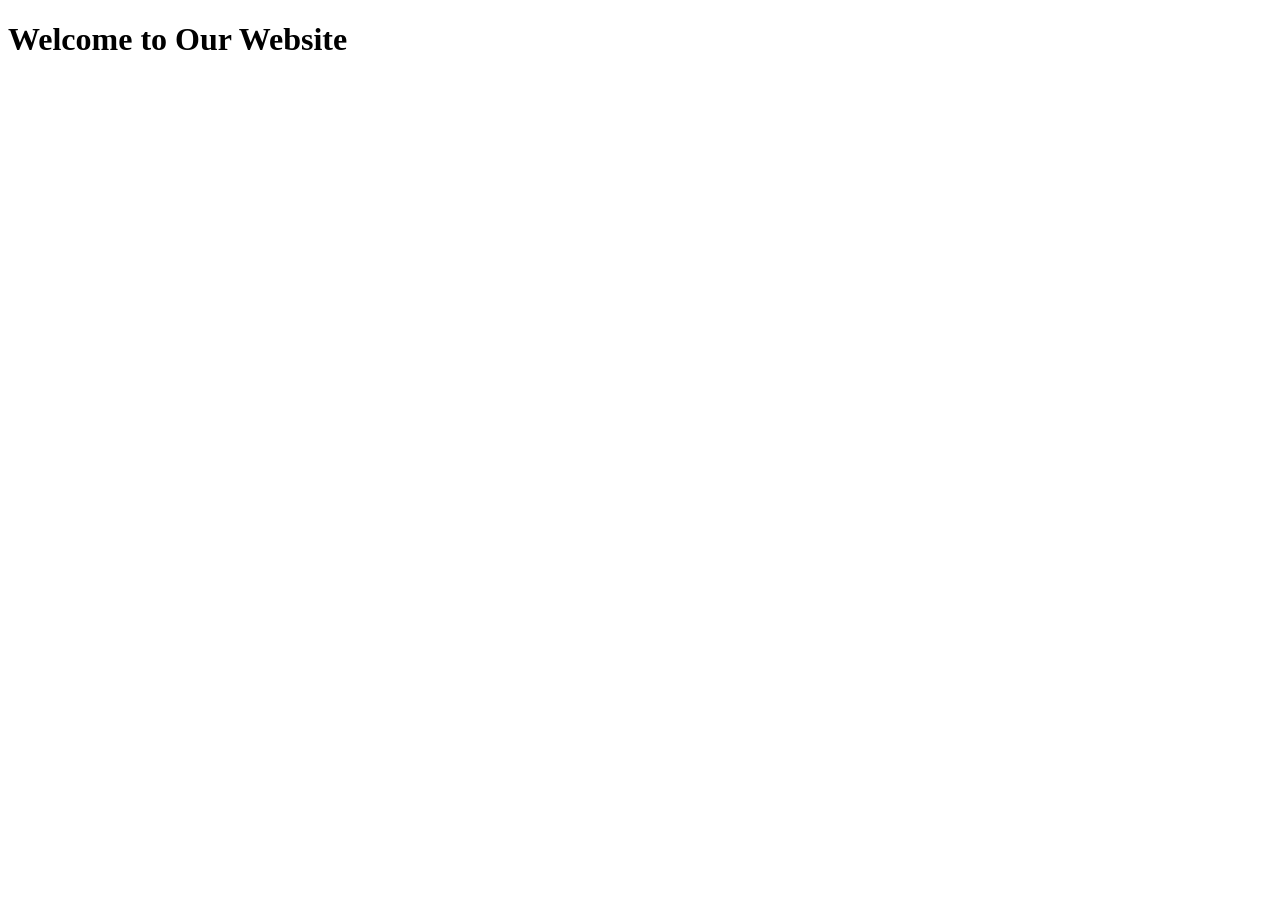
==== index.html @ b638d705 "Add index.html page" ====
<!DOCTYPE html>
<html>
<head>
    <title>Index Page</title>
    <link rel="stylesheet" href="assets/styles.css">
</head>
<body>
    <h1>Welcome to Our Website</h1>
    <script src="assets/script.js"></script>
</body>
</html>
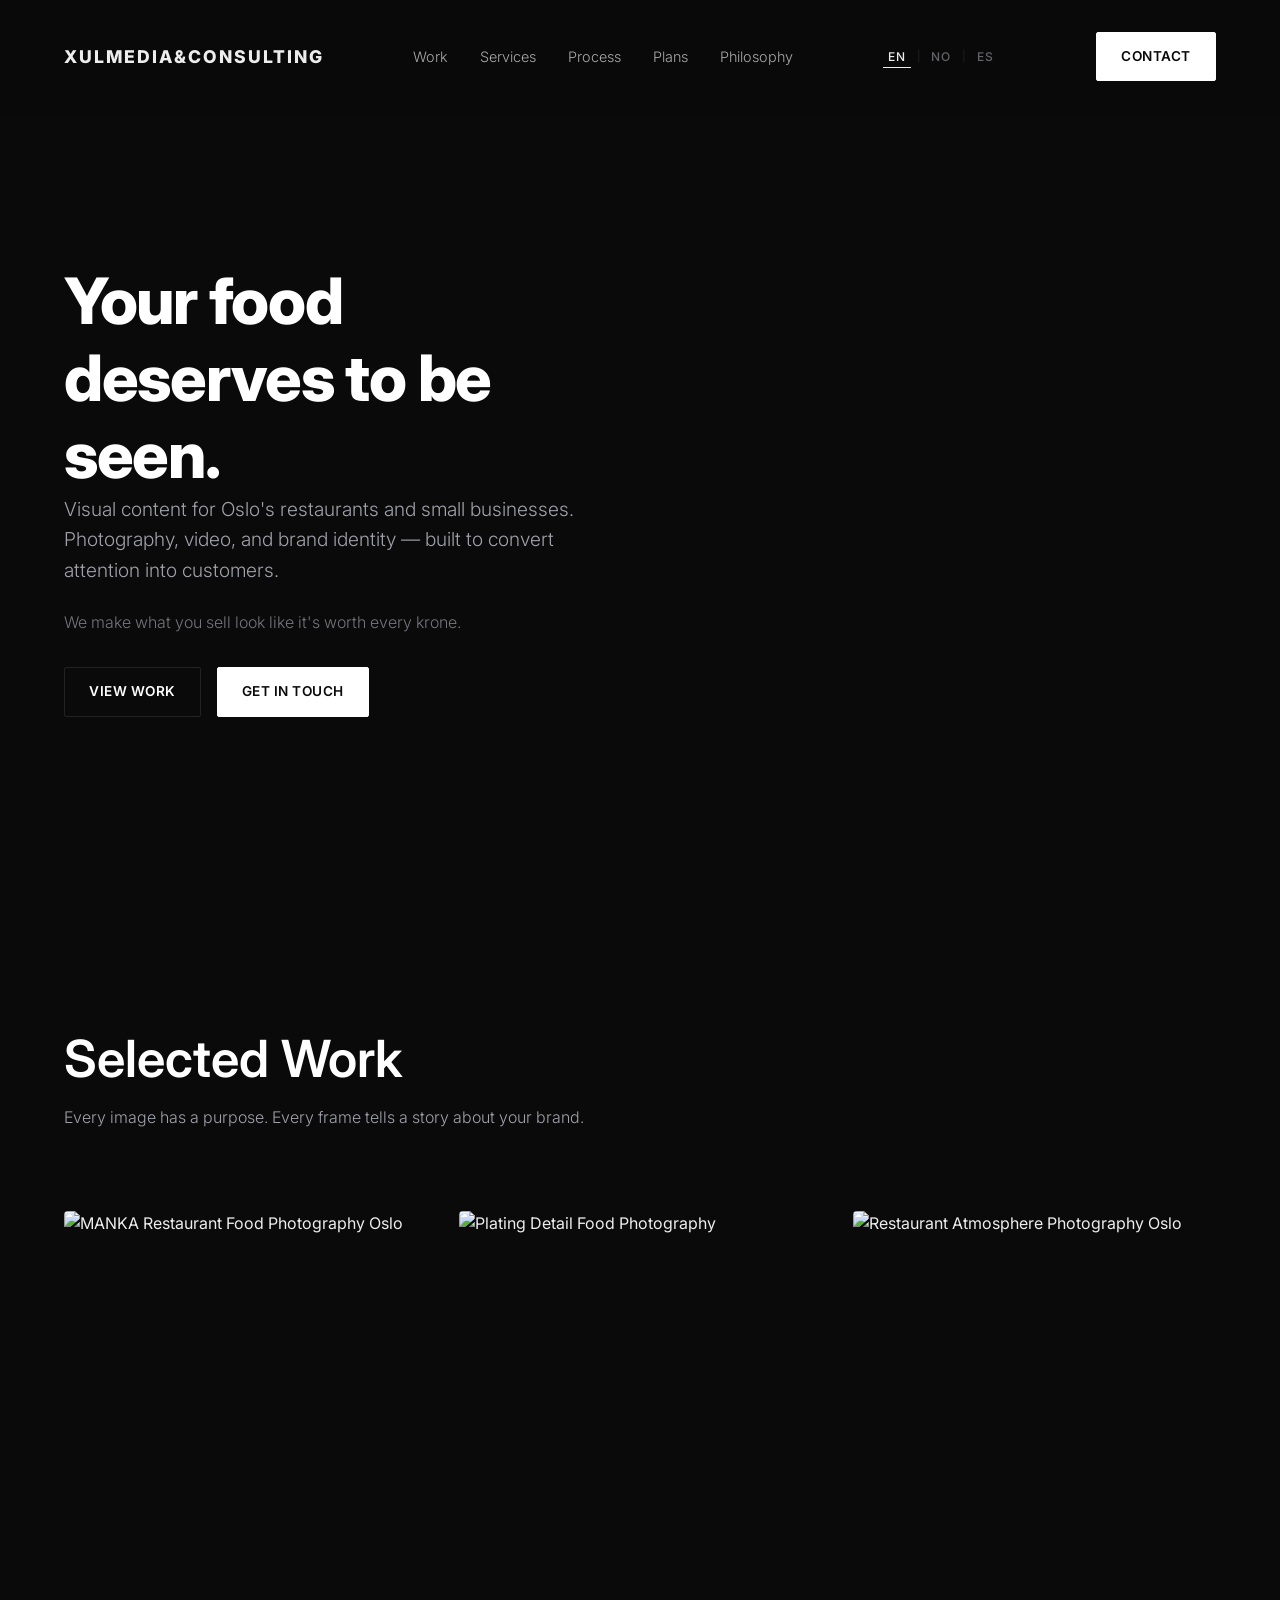
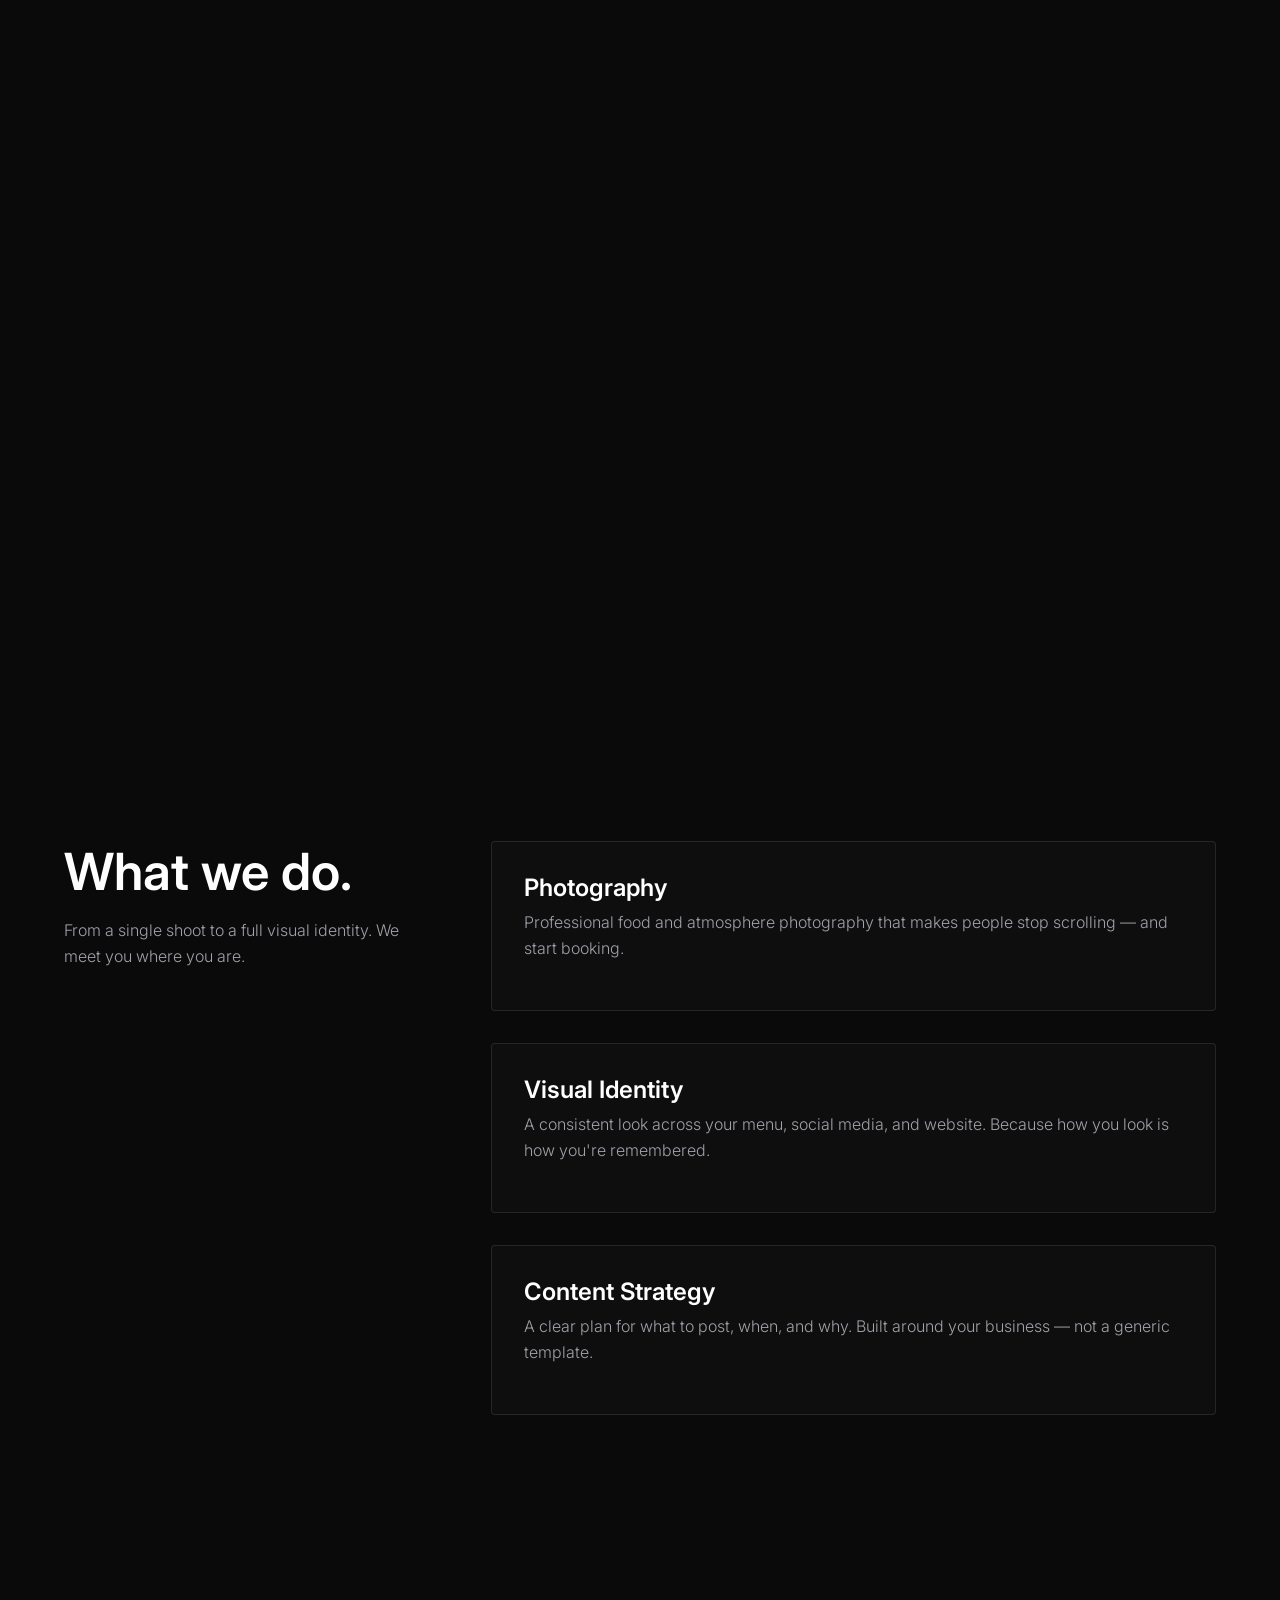
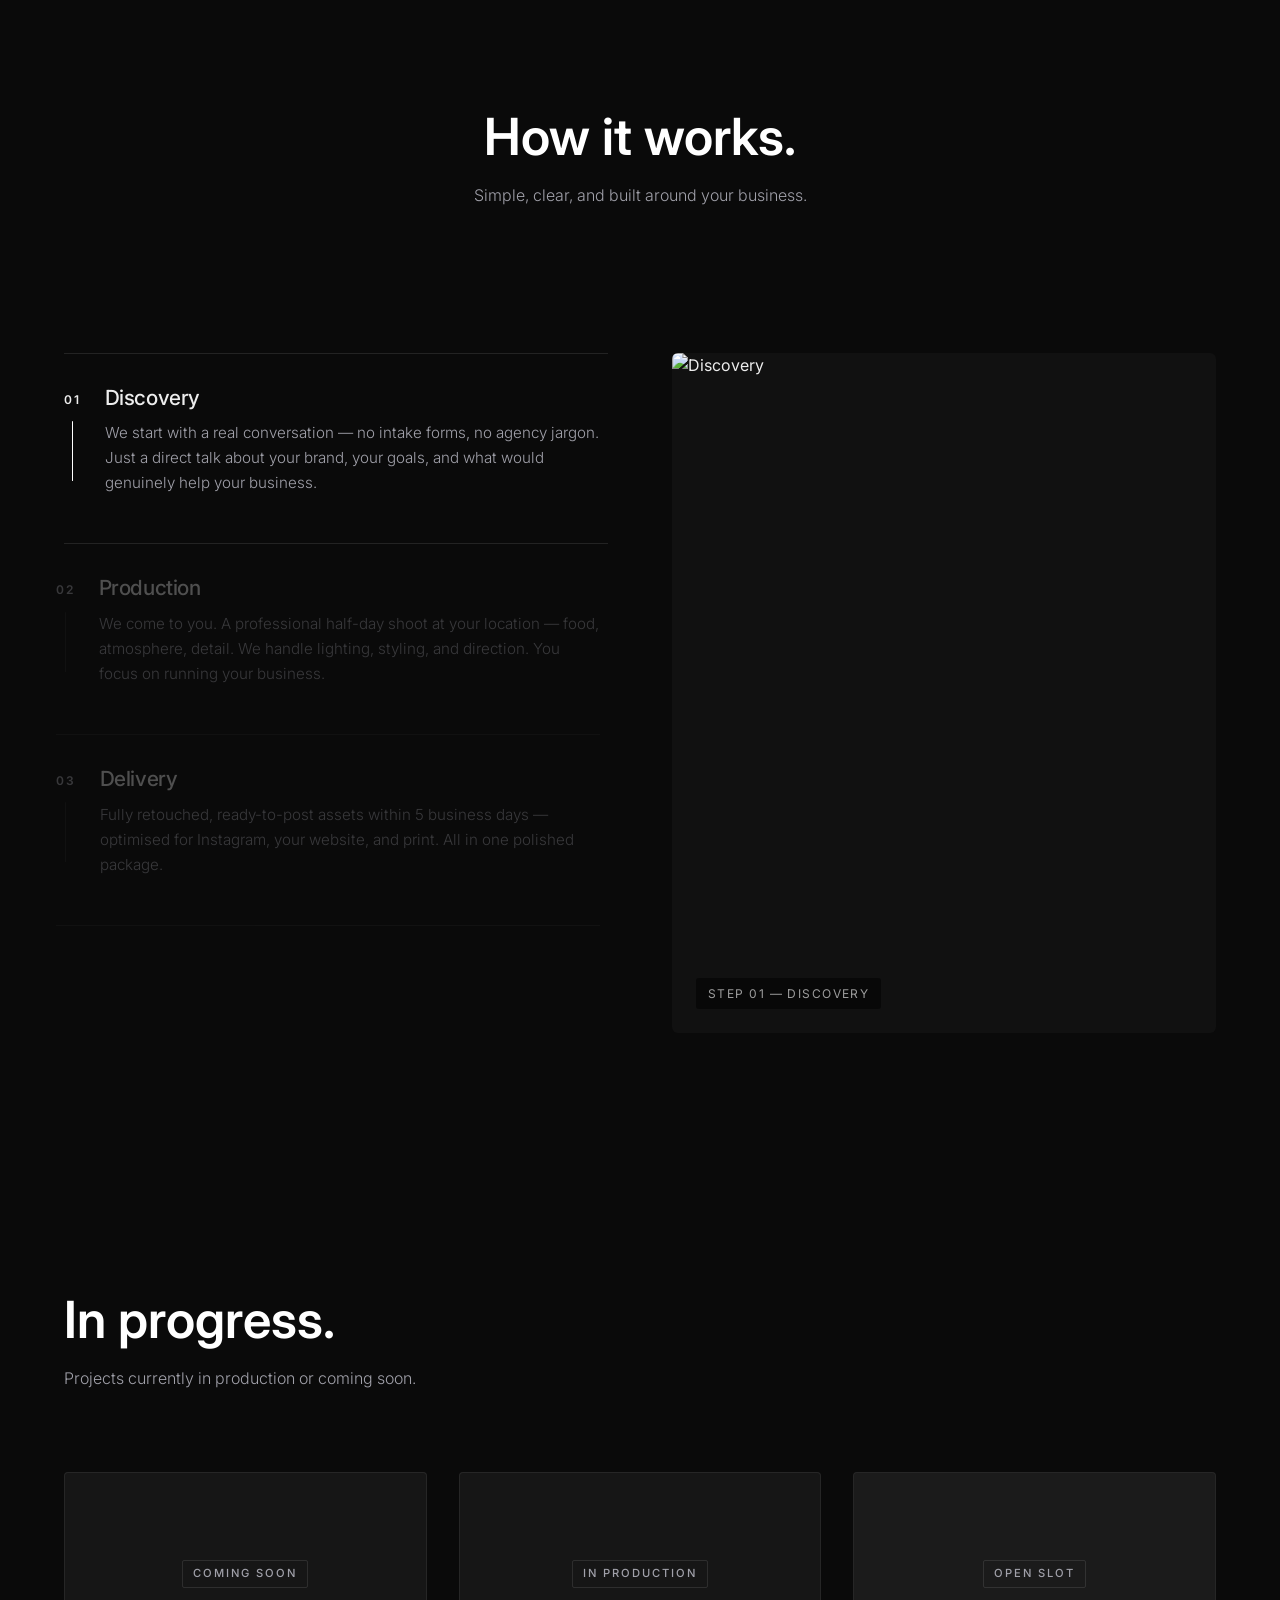
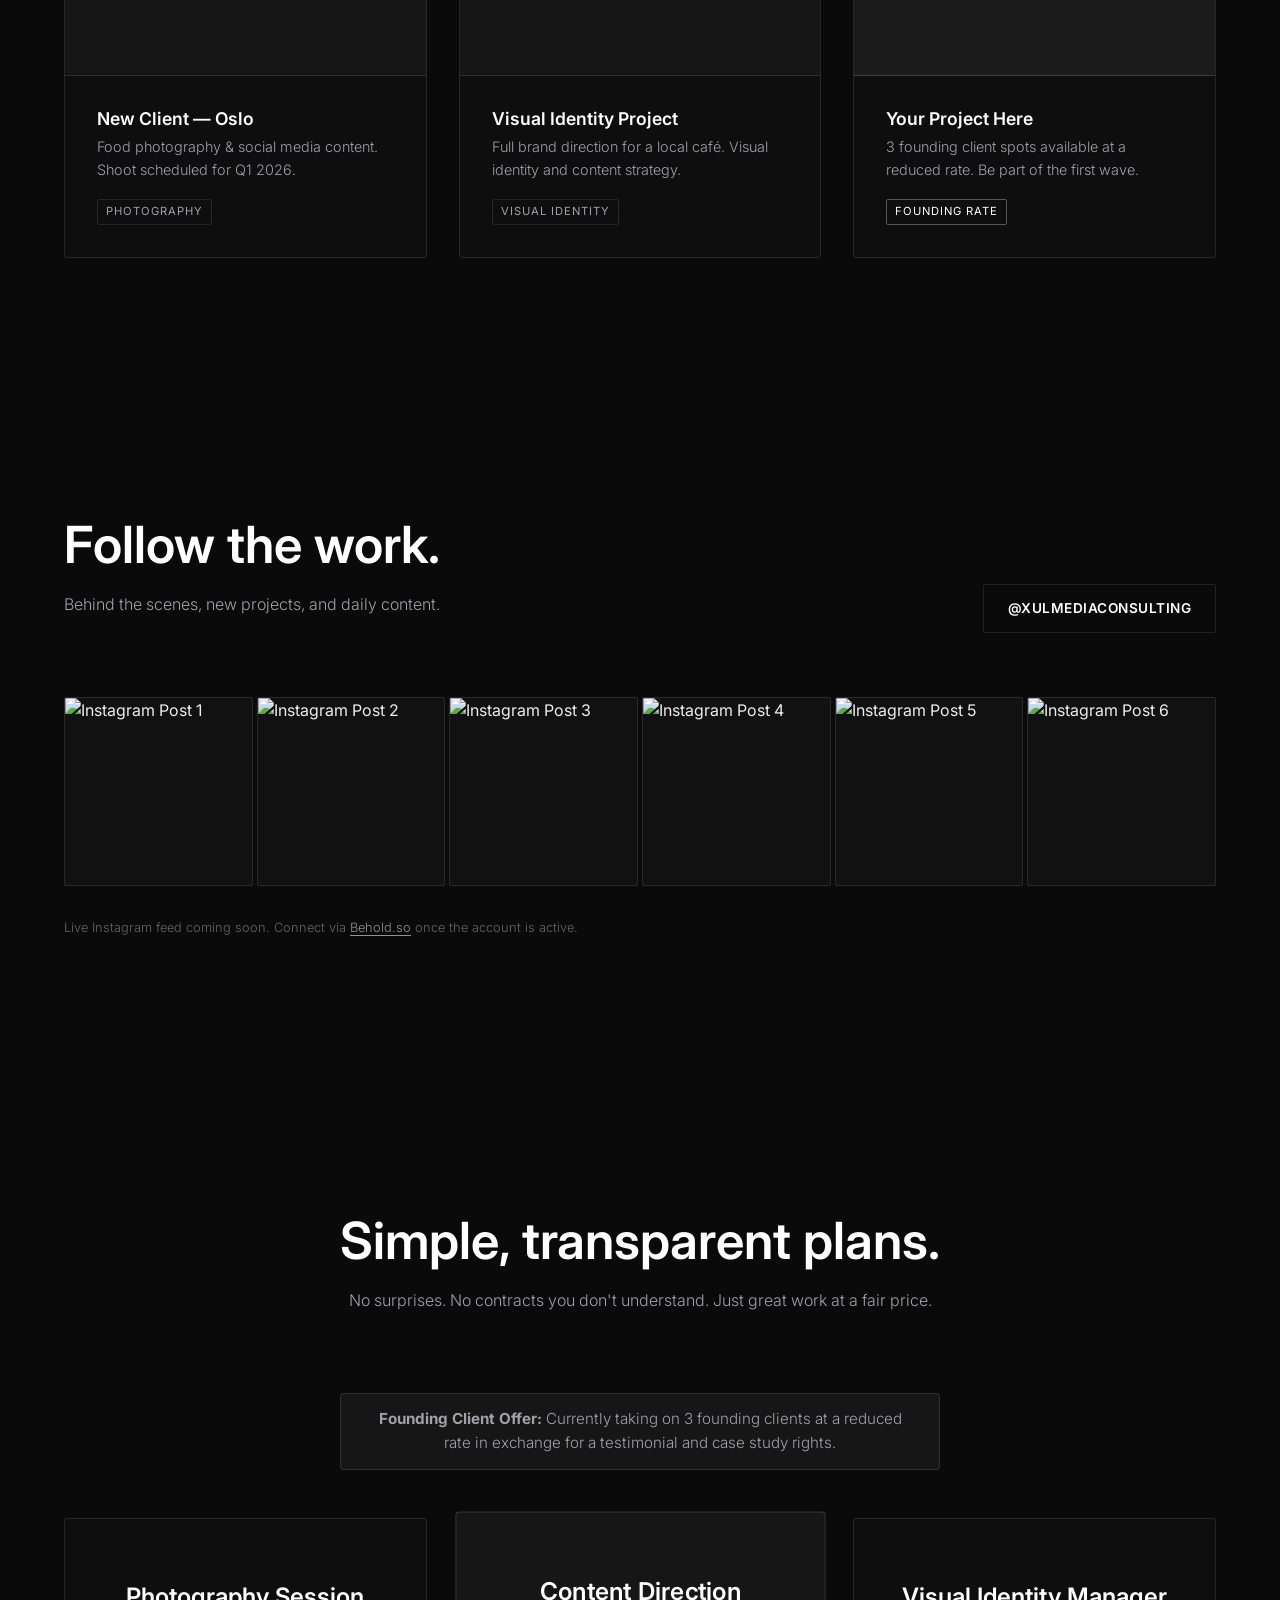
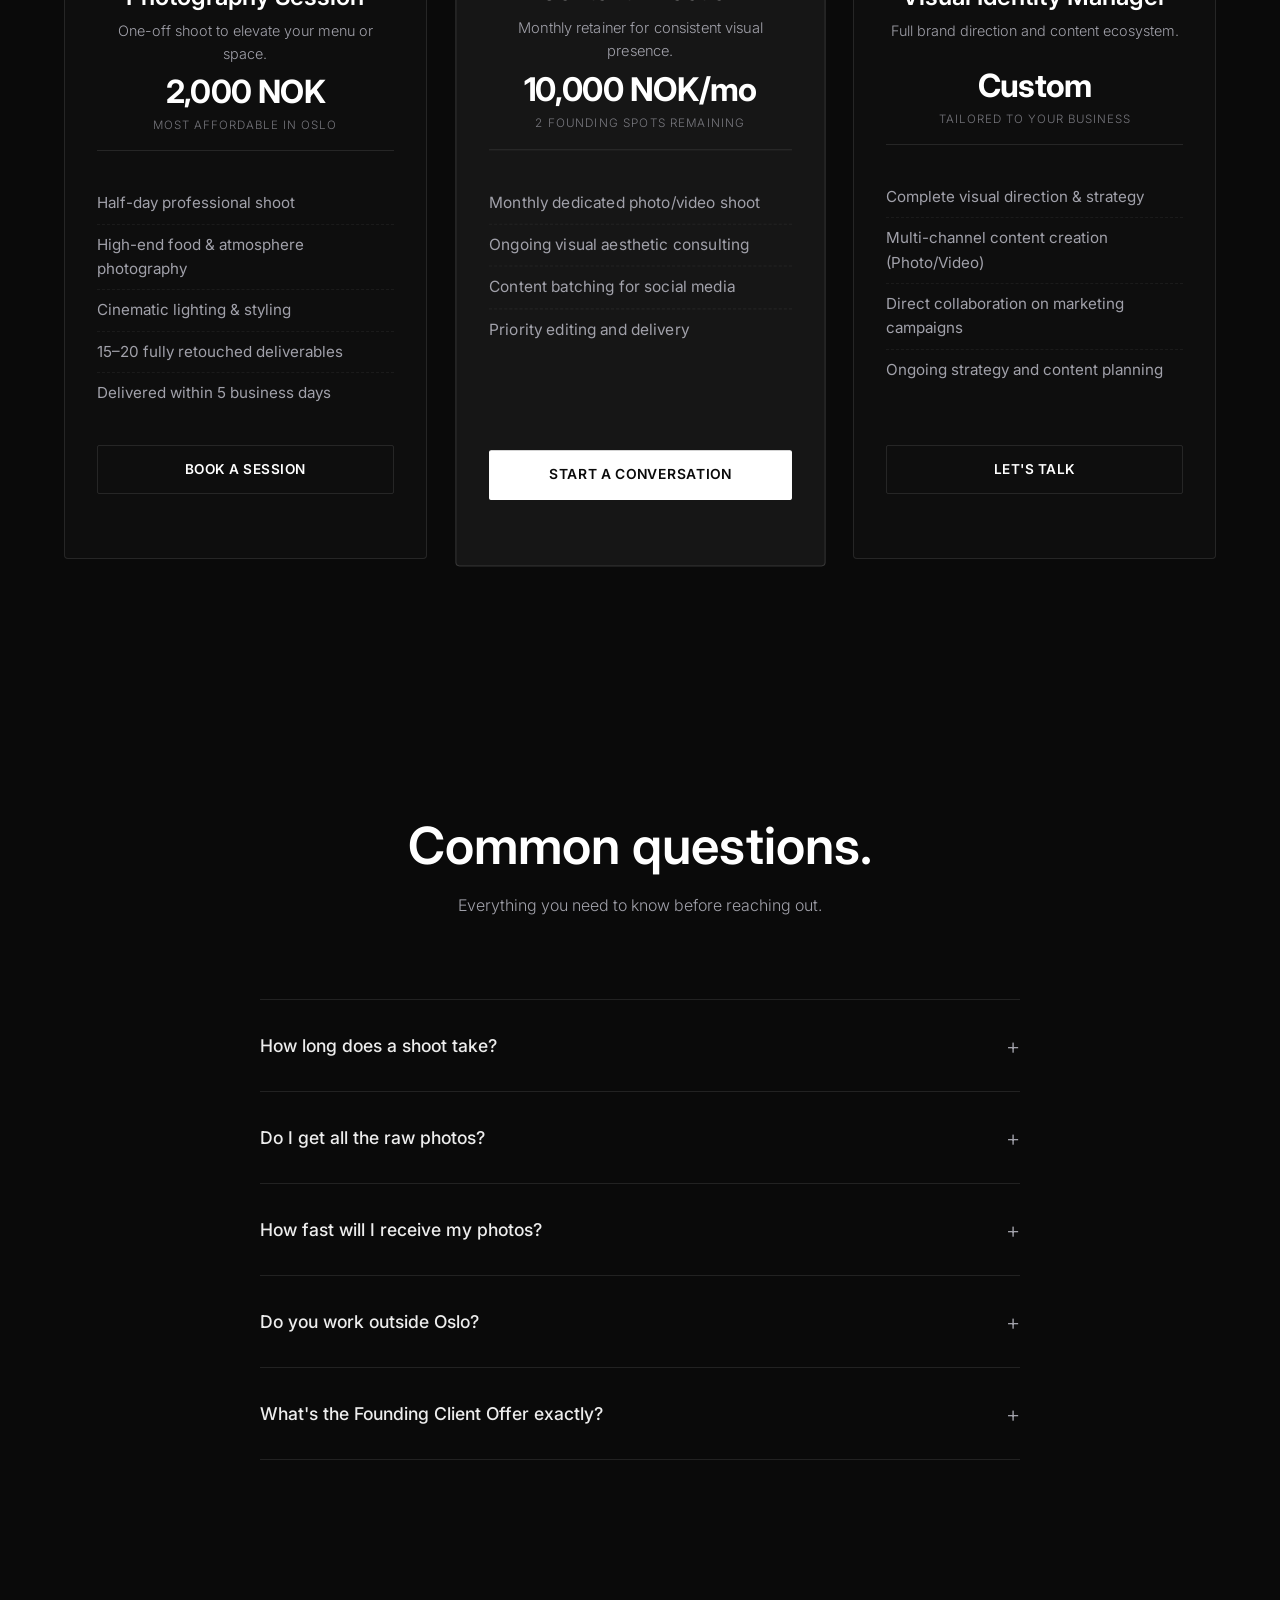
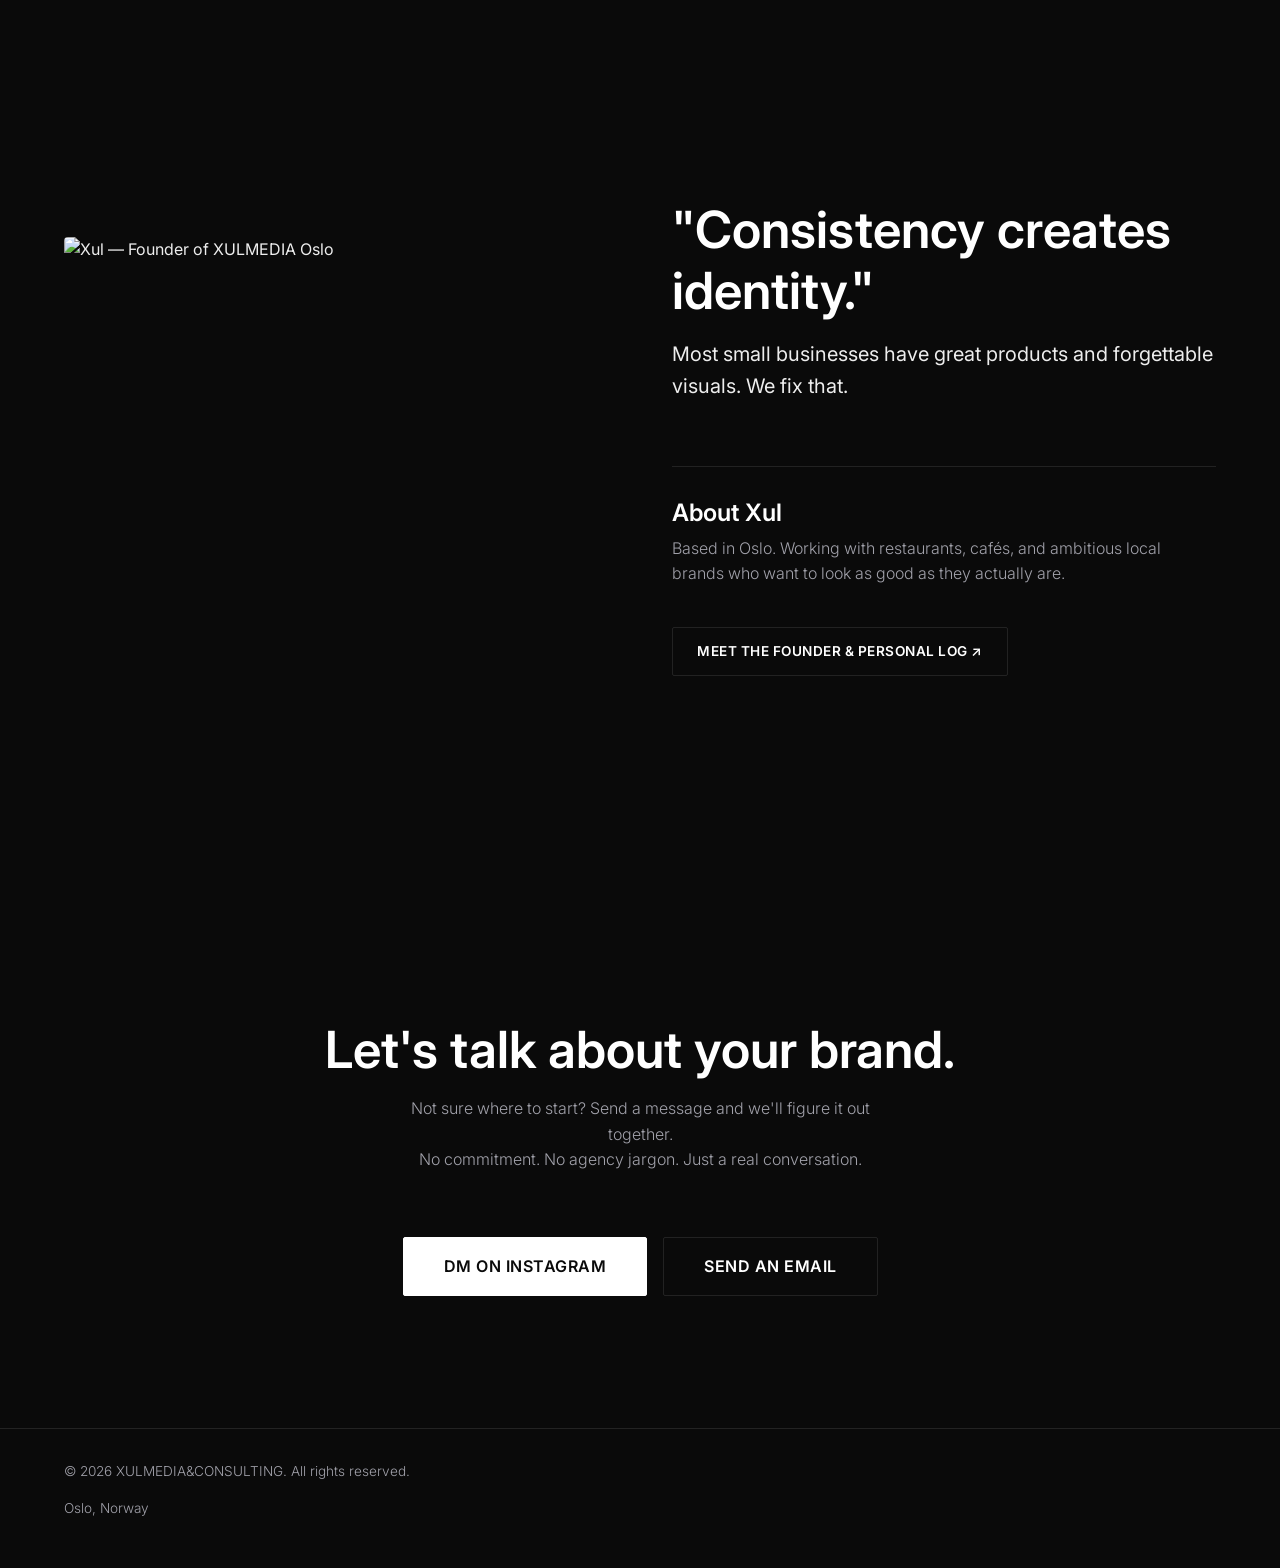
==== commit 04c676a9: "Add files via upload" ====
--- a/index.html
+++ b/index.html
@@ -1,11 +1,441 @@
 <!DOCTYPE html>
-<html>
+<html lang="en">
 <head>
-    <title>Index Page</title>
-    <link rel="stylesheet" href="assets/styles.css">
+    <meta charset="UTF-8">
+    <meta name="viewport" content="width=device-width, initial-scale=1.0">
+    <title>XULMEDIA | Food Photography &amp; Visual Identity — Oslo</title>
+    <meta name="description" content="Food photography and visual identity for Oslo restaurants and small businesses. Most affordable professional photography in Oslo. Founding client spots available.">
+    <link rel="preconnect" href="https://fonts.googleapis.com">
+    <link rel="preconnect" href="https://fonts.gstatic.com" crossorigin>
+    <link href="https://fonts.googleapis.com/css2?family=Inter:wght@300;400;500;600&display=swap" rel="stylesheet">
+    <link rel="stylesheet" href="styles.css">
+    <link rel="canonical" href="https://www.xul.no/" />
+    <link rel="preload" as="image" href="assets/hero-poster.jpg.webp">
+    <link rel="alternate" hreflang="x-default" href="https://www.xul.no/" />
+    <link rel="alternate" hreflang="en" href="https://www.xul.no/?lang=en" />
+    <link rel="alternate" hreflang="no" href="https://www.xul.no/?lang=no" />
+    <link rel="alternate" hreflang="es" href="https://www.xul.no/?lang=es" />
+    <!-- Schema.org structured data -->
+    <script type="application/ld+json">
+    {
+      "@context": "https://schema.org",
+      "@type": "LocalBusiness",
+      "name": "XULMEDIA & CONSULTING",
+      "description": "Food photography and visual identity for Oslo restaurants and small businesses.",
+      "url": "https://www.xul.no",
+      "telephone": "+4794730869",
+      "email": "xullagomarsino@gmail.com",
+      "address": {
+        "@type": "PostalAddress",
+        "addressLocality": "Oslo",
+        "addressCountry": "NO"
+      },
+      "geo": {
+        "@type": "GeoCoordinates",
+        "latitude": 59.9139,
+        "longitude": 10.7522
+      },
+      "sameAs": ["https://instagram.com/xulmediaconsulting"],
+      "priceRange": "2000-10000 NOK",
+      "image": "https://www.xul.no/assets/founder.webp",
+      "founder": {
+        "@type": "Person",
+        "name": "Xul Lagomarsino",
+        "url": "https://www.xul.no/about.html"
+      }
+    }
+    </script>
 </head>
 <body>
-    <h1>Welcome to Our Website</h1>
-    <script src="assets/script.js"></script>
+    <div class="sr-only" aria-hidden="true">
+        <p>Food Photography &amp; Visual Identity for Oslo Restaurants</p>
+        <p>Oslo-based professional photographer and marketing strategist helping restaurants, cafés, and small businesses with food photography, visual identity, content strategy, and brand growth.</p>
+    </div>
+
+    <header id="navbar" role="banner">
+        <div class="logo"><a href="#" style="color: inherit; text-decoration: none;">XULMEDIA&amp;CONSULTING</a></div>
+        <nav id="main-nav" role="navigation" aria-label="Main menu">
+            <ul>
+                <li><a href="#work" data-i18n="nav_work">Work</a></li>
+                <li><a href="#services" data-i18n="nav_services">Services</a></li>
+                <li><a href="#process" data-i18n="nav_process">Process</a></li>
+                <li><a href="#pricing" data-i18n="nav_plans">Plans</a></li>
+                <li><a href="#philosophy" data-i18n="nav_philosophy">Philosophy</a></li>
+            </ul>
+        </nav>
+        <div class="lang-switcher">
+            <button class="lang-btn active" data-lang="en">EN</button>
+            <span class="lang-sep">|</span>
+            <button class="lang-btn" data-lang="no">NO</button>
+            <span class="lang-sep">|</span>
+            <button class="lang-btn" data-lang="es">ES</button>
+        </div>
+        <button class="hamburger" id="hamburger" aria-label="Open menu" aria-expanded="false">
+            <span></span><span></span><span></span>
+        </button>
+        <a href="#contact" class="btn-primary" id="header-cta" data-i18n="nav_contact">Contact</a>
+    </header>
+
+    <div class="mobile-nav" id="mobile-nav" role="navigation" aria-label="Mobile Navigation">
+        <ul>
+            <li><a href="#work" class="mobile-nav-link" data-i18n="nav_work">Work</a></li>
+            <li><a href="#services" class="mobile-nav-link" data-i18n="nav_services">Services</a></li>
+            <li><a href="#process" class="mobile-nav-link" data-i18n="nav_process">Process</a></li>
+            <li><a href="#pricing" class="mobile-nav-link" data-i18n="nav_plans">Plans</a></li>
+            <li><a href="#philosophy" class="mobile-nav-link" data-i18n="nav_philosophy">Philosophy</a></li>
+            <li><a href="#contact" class="mobile-nav-link" data-i18n="nav_contact">Contact</a></li>
+        </ul>
+        <div class="mobile-lang-switcher">
+            <button class="lang-btn active" data-lang="en">EN</button>
+            <span class="lang-sep">|</span>
+            <button class="lang-btn" data-lang="no">NO</button>
+            <span class="lang-sep">|</span>
+            <button class="lang-btn" data-lang="es">ES</button>
+        </div>
+    </div>
+
+    <main role="main">
+        <!-- HERO -->
+        <section id="hero" class="reveal-on-scroll">
+            <div class="hero-content">
+                <h1 class="hero-title" data-i18n="hero_title">Your food deserves to be seen.</h1>
+                <p class="hero-subtitle" data-i18n-html="hero_sub">Visual content for Oslo's restaurants and small businesses.<br>Photography, video, and brand identity — built to convert attention into customers.</p>
+                <p class="hero-tagline" data-i18n="hero_tagline">We make what you sell look like it's worth every krone.</p>
+                <div class="hero-buttons">
+                    <a href="#work" class="btn-secondary" data-i18n="hero_cta1">View Work</a>
+                    <a href="#contact" class="btn-primary" data-i18n="hero_cta2">Get in Touch</a>
+                </div>
+            </div>
+            <div class="hero-image-container">
+                <video autoplay loop muted playsinline class="hero-video" poster="assets/hero-poster.jpg.webp">
+                    <source src="assets/Highlights-1.mp4" type="video/mp4">
+                </video>
+            </div>
+        </section>
+
+        <!-- PORTFOLIO -->
+        <section id="work" class="reveal-on-scroll">
+            <div class="section-header">
+                <h2 data-i18n="work_title">Selected Work</h2>
+                <p data-i18n="work_sub">Every image has a purpose. Every frame tells a story about your brand.</p>
+            </div>
+            <div class="portfolio-grid">
+                <div class="portfolio-item">
+                    <img src="assets/causa2.webp" alt="MANKA Restaurant Food Photography Oslo" class="portfolio-img" loading="lazy" width="800" height="1000">
+                    <div class="item-overlay">
+                        <h3>MANKA</h3>
+                        <p data-i18n="work_manka">Food photography and visual identity for an Oslo restaurant.</p>
+                    </div>
+                </div>
+                <div class="portfolio-item">
+                    <img src="assets/DSC0850.webp" alt="Plating Detail Food Photography" class="portfolio-img" loading="lazy" width="800" height="1000">
+                    <div class="item-overlay">
+                        <h3 data-i18n="work_plating">Plating Detail</h3>
+                        <p data-i18n="work_plating_sub">Culinary Art</p>
+                    </div>
+                </div>
+                <div class="portfolio-item">
+                    <img src="assets/manos.webp" alt="Restaurant Atmosphere Photography Oslo" class="portfolio-img" loading="lazy" width="800" height="1000">
+                    <div class="item-overlay">
+                        <h3 data-i18n="work_atmo">Atmosphere</h3>
+                        <p data-i18n="work_atmo_sub">Cinematic Shot</p>
+                    </div>
+                </div>
+                <div class="portfolio-item">
+                    <video autoplay loop muted playsinline style="width:100%;height:100%;object-fit:cover;border-radius:4px;">
+                        <source src="assets/Manka-2.mp4" type="video/mp4">
+                    </video>
+                    <div class="item-overlay">
+                        <h3 data-i18n="work_bts">MANKA — Behind the Scenes</h3>
+                        <p data-i18n="work_bts_sub">Video Production</p>
+                    </div>
+                </div>
+            </div>
+        </section>
+
+        <!-- SERVICES -->
+        <section id="services" class="reveal-on-scroll">
+            <div class="services-container">
+                <div class="services-text">
+                    <h2 data-i18n="services_title">What we do.</h2>
+                    <p data-i18n="services_sub">From a single shoot to a full visual identity. We meet you where you are.</p>
+                </div>
+                <div class="services-list">
+                    <div class="service-card">
+                        <h3 data-i18n="svc1_title">Photography</h3>
+                        <p data-i18n="svc1_desc">Professional food and atmosphere photography that makes people stop scrolling — and start booking.</p>
+                    </div>
+                    <div class="service-card">
+                        <h3 data-i18n="svc2_title">Visual Identity</h3>
+                        <p data-i18n="svc2_desc">A consistent look across your menu, social media, and website. Because how you look is how you're remembered.</p>
+                    </div>
+                    <div class="service-card">
+                        <h3 data-i18n="svc3_title">Content Strategy</h3>
+                        <p data-i18n="svc3_desc">A clear plan for what to post, when, and why. Built around your business — not a generic template.</p>
+                    </div>
+                </div>
+            </div>
+        </section>
+
+        <!-- PROCESS -->
+        <section id="process" class="reveal-on-scroll">
+            <div class="section-header centered">
+                <h2 data-i18n="process_title">How it works.</h2>
+                <p data-i18n="process_sub">Simple, clear, and built around your business.</p>
+            </div>
+            <div class="process-layout">
+                <div class="process-steps-col">
+                    <div class="process-step-item active" data-step="1">
+                        <div class="process-step-meta">
+                            <span class="process-step-num">01</span>
+                            <div class="process-progress-bar"><div class="process-progress-fill"></div></div>
+                        </div>
+                        <div class="process-step-body">
+                            <h3 data-i18n="step1_title">Discovery</h3>
+                            <p data-i18n="step1_desc">We start with a real conversation — no intake forms, no agency jargon. Just a direct talk about your brand, your goals, and what would genuinely help your business.</p>
+                        </div>
+                    </div>
+                    <div class="process-step-item" data-step="2">
+                        <div class="process-step-meta">
+                            <span class="process-step-num">02</span>
+                            <div class="process-progress-bar"><div class="process-progress-fill"></div></div>
+                        </div>
+                        <div class="process-step-body">
+                            <h3 data-i18n="step2_title">Production</h3>
+                            <p data-i18n="step2_desc">We come to you. A professional half-day shoot at your location — food, atmosphere, detail. We handle lighting, styling, and direction. You focus on running your business.</p>
+                        </div>
+                    </div>
+                    <div class="process-step-item" data-step="3">
+                        <div class="process-step-meta">
+                            <span class="process-step-num">03</span>
+                            <div class="process-progress-bar"><div class="process-progress-fill"></div></div>
+                        </div>
+                        <div class="process-step-body">
+                            <h3 data-i18n="step3_title">Delivery</h3>
+                            <p data-i18n="step3_desc">Fully retouched, ready-to-post assets within 5 business days — optimised for Instagram, your website, and print. All in one polished package.</p>
+                        </div>
+                    </div>
+                </div>
+                <div class="process-visual-col">
+                    <div class="process-visual-panel">
+                        <div class="process-img active" data-img="1">
+                            <img src="assets/discovery.webp" alt="Discovery" loading="lazy">
+                            <div class="process-img-label" data-i18n="step1_label">Step 01 — Discovery</div>
+                        </div>
+                        <div class="process-img" data-img="2">
+                            <img src="assets/AISTOCK4.webp" alt="Production" loading="lazy">
+                            <div class="process-img-label" data-i18n="step2_label">Step 02 — Production</div>
+                        </div>
+                        <div class="process-img" data-img="3">
+                            <img src="assets/delivery.webp" alt="Delivery" loading="lazy">
+                            <div class="process-img-label" data-i18n="step3_label">Step 03 — Delivery</div>
+                        </div>
+                    </div>
+                </div>
+            </div>
+        </section>
+
+        <!-- IN PROGRESS -->
+        <section id="upcoming" class="reveal-on-scroll">
+            <div class="section-header">
+                <h2 data-i18n="upcoming_title">In progress.</h2>
+                <p data-i18n="upcoming_sub">Projects currently in production or coming soon.</p>
+            </div>
+            <div class="upcoming-grid">
+                <div class="upcoming-card">
+                    <div class="upcoming-placeholder">
+                        <span class="upcoming-label" data-i18n="upcoming1_label">Coming Soon</span>
+                    </div>
+                    <div class="upcoming-info">
+                        <h3 data-i18n="upcoming1_title">New Client — Oslo</h3>
+                        <p data-i18n="upcoming1_desc">Food photography &amp; social media content. Shoot scheduled for Q1 2026.</p>
+                        <span class="upcoming-tag" data-i18n="upcoming1_tag">Photography</span>
+                    </div>
+                </div>
+                <div class="upcoming-card">
+                    <div class="upcoming-placeholder">
+                        <span class="upcoming-label" data-i18n="upcoming2_label">In Production</span>
+                    </div>
+                    <div class="upcoming-info">
+                        <h3 data-i18n="upcoming2_title">Visual Identity Project</h3>
+                        <p data-i18n="upcoming2_desc">Full brand direction for a local café. Visual identity and content strategy.</p>
+                        <span class="upcoming-tag" data-i18n="upcoming2_tag">Visual Identity</span>
+                    </div>
+                </div>
+                <div class="upcoming-card">
+                    <div class="upcoming-placeholder open-slot">
+                        <span class="upcoming-label" data-i18n="upcoming3_label">Open Slot</span>
+                    </div>
+                    <div class="upcoming-info">
+                        <h3 data-i18n="upcoming3_title">Your Project Here</h3>
+                        <p data-i18n="upcoming3_desc">3 founding client spots available at a reduced rate. Be part of the first wave.</p>
+                        <span class="upcoming-tag founding" data-i18n="upcoming3_tag">Founding Rate</span>
+                    </div>
+                </div>
+            </div>
+        </section>
+
+        <!-- INSTAGRAM -->
+        <section id="instagram" class="reveal-on-scroll">
+            <div class="instagram-header">
+                <div>
+                    <h2 data-i18n="ig_title">Follow the work.</h2>
+                    <p data-i18n="ig_sub">Behind the scenes, new projects, and daily content.</p>
+                </div>
+                <a href="https://instagram.com/xulmediaconsulting" target="_blank" class="btn-secondary">@xulmediaconsulting</a>
+            </div>
+            <div class="instagram-grid">
+                <div class="instagram-placeholder" style="overflow: hidden;"><img src="assets/DSC0821.webp" alt="Instagram Post 1" loading="lazy" style="width: 100%; height: 100%; object-fit: cover; display: block;"></div>
+                <div class="instagram-placeholder" style="overflow: hidden;"><img src="assets/_DSC0861.webp" alt="Instagram Post 2" loading="lazy" style="width: 100%; height: 100%; object-fit: cover; display: block;"></div>
+                <div class="instagram-placeholder" style="overflow: hidden;"><img src="assets/DSC0907.webp" alt="Instagram Post 3" loading="lazy" style="width: 100%; height: 100%; object-fit: cover; display: block;"></div>
+                <div class="instagram-placeholder" style="overflow: hidden;"><img src="assets/_DSC0919.webp" alt="Instagram Post 4" loading="lazy" style="width: 100%; height: 100%; object-fit: cover; display: block;"></div>
+                <div class="instagram-placeholder" style="overflow: hidden;"><img src="assets/_DSC0922.webp" alt="Instagram Post 5" loading="lazy" style="width: 100%; height: 100%; object-fit: cover; display: block;"></div>
+                <div class="instagram-placeholder" style="overflow: hidden;"><img src="assets/_DSC1086.webp" alt="Instagram Post 6" loading="lazy" style="width: 100%; height: 100%; object-fit: cover; display: block;"></div>
+            </div>
+            <p class="instagram-note" data-i18n-html="ig_note">Live Instagram feed coming soon. Connect via <a href="https://behold.so" target="_blank" style="color:var(--text-primary);text-decoration:underline;text-underline-offset:3px;">Behold.so</a> once the account is active.</p>
+        </section>
+
+        <!-- PRICING -->
+        <section id="pricing" class="reveal-on-scroll">
+            <div class="section-header centered">
+                <h2 data-i18n="pricing_title">Simple, transparent plans.</h2>
+                <p data-i18n="pricing_sub">No surprises. No contracts you don't understand. Just great work at a fair price.</p>
+            </div>
+            <div style="text-align:center;margin-bottom:3rem;">
+                <p class="founding-banner" data-i18n-html="founding_banner"><strong>Founding Client Offer:</strong> Currently taking on 3 founding clients at a reduced rate in exchange for a testimonial and case study rights.</p>
+            </div>
+            <div class="pricing-container">
+                <div class="pricing-card">
+                    <div class="pricing-header">
+                        <h3 data-i18n="tier1_title">Photography Session</h3>
+                        <p class="price-desc" data-i18n="tier1_desc">One-off shoot to elevate your menu or space.</p>
+                        <h4 class="price-amount">2,000 NOK</h4>
+                        <p class="price-tag" data-i18n="tier1_tag">Most affordable in Oslo</p>
+                    </div>
+                    <ul class="pricing-features">
+                        <li data-i18n="tier1_f1">Half-day professional shoot</li>
+                        <li data-i18n="tier1_f2">High-end food &amp; atmosphere photography</li>
+                        <li data-i18n="tier1_f3">Cinematic lighting &amp; styling</li>
+                        <li data-i18n="tier1_f4">15–20 fully retouched deliverables</li>
+                        <li data-i18n="tier1_f5">Delivered within 5 business days</li>
+                    </ul>
+                    <a href="tel:+4794730869" class="btn-secondary w-full" style="display:block;text-align:center;" data-i18n="tier1_cta">Book a Session</a>
+                </div>
+                <div class="pricing-card featured-pricing">
+                    <div class="pricing-header">
+                        <h3 data-i18n="tier2_title">Content Direction</h3>
+                        <p class="price-desc" data-i18n="tier2_desc">Monthly retainer for consistent visual presence.</p>
+                        <h4 class="price-amount">10,000 NOK/mo</h4>
+                        <p class="price-tag" data-i18n="tier2_tag">2 founding spots remaining</p>
+                    </div>
+                    <ul class="pricing-features">
+                        <li data-i18n="tier2_f1">Monthly dedicated photo/video shoot</li>
+                        <li data-i18n="tier2_f2">Ongoing visual aesthetic consulting</li>
+                        <li data-i18n="tier2_f3">Content batching for social media</li>
+                        <li data-i18n="tier2_f4">Priority editing and delivery</li>
+                    </ul>
+                    <a href="tel:+4794730869" class="btn-primary w-full" style="display:block;text-align:center;" data-i18n="tier2_cta">Start a Conversation</a>
+                </div>
+                <div class="pricing-card">
+                    <div class="pricing-header">
+                        <h3 data-i18n="tier3_title">Visual Identity Manager</h3>
+                        <p class="price-desc" data-i18n="tier3_desc">Full brand direction and content ecosystem.</p>
+                        <h4 class="price-amount" data-i18n="tier3_amount">Custom</h4>
+                        <p class="price-tag" data-i18n="tier3_tag">Tailored to your business</p>
+                    </div>
+                    <ul class="pricing-features">
+                        <li data-i18n="tier3_f1">Complete visual direction &amp; strategy</li>
+                        <li data-i18n="tier3_f2">Multi-channel content creation (Photo/Video)</li>
+                        <li data-i18n="tier3_f3">Direct collaboration on marketing campaigns</li>
+                        <li data-i18n="tier3_f4">Ongoing strategy and content planning</li>
+                    </ul>
+                    <a href="chat.html" class="btn-secondary w-full" style="display:block;text-align:center;" data-i18n="tier3_cta">Let's Talk</a>
+                </div>
+            </div>
+        </section>
+
+        <!-- FAQ -->
+        <section id="faq" class="reveal-on-scroll">
+            <div class="section-header centered">
+                <h2 data-i18n="faq_title">Common questions.</h2>
+                <p data-i18n="faq_sub">Everything you need to know before reaching out.</p>
+            </div>
+            <div class="faq-list">
+                <div class="faq-item">
+                    <button class="faq-question" aria-expanded="false">
+                        <span data-i18n="faq1_q">How long does a shoot take?</span>
+                        <span class="faq-icon">+</span>
+                    </button>
+                    <div class="faq-answer"><p data-i18n="faq1_a">A standard Photography Session is a half-day shoot — roughly 3 to 4 hours at your location. We handle setup, styling, and breakdown within that window. For larger projects or retainer clients, we plan the schedule together.</p></div>
+                </div>
+                <div class="faq-item">
+                    <button class="faq-question" aria-expanded="false">
+                        <span data-i18n="faq2_q">Do I get all the raw photos?</span>
+                        <span class="faq-icon">+</span>
+                    </button>
+                    <div class="faq-answer"><p data-i18n="faq2_a">You receive 15–20 fully retouched, high-resolution images ready to use. Raw files are not included by default — the editing is part of the value. If you need raws for a specific reason, we can discuss it.</p></div>
+                </div>
+                <div class="faq-item">
+                    <button class="faq-question" aria-expanded="false">
+                        <span data-i18n="faq3_q">How fast will I receive my photos?</span>
+                        <span class="faq-icon">+</span>
+                    </button>
+                    <div class="faq-answer"><p data-i18n="faq3_a">Delivery within 5 business days from the day of the shoot. Retainer clients get priority editing and typically receive content within 3 business days.</p></div>
+                </div>
+                <div class="faq-item">
+                    <button class="faq-question" aria-expanded="false">
+                        <span data-i18n="faq4_q">Do you work outside Oslo?</span>
+                        <span class="faq-icon">+</span>
+                    </button>
+                    <div class="faq-answer"><p data-i18n="faq4_a">Primarily Oslo-based, but open to projects in the greater Oslo region. For locations further away, travel costs may apply. Get in touch and we'll work something out.</p></div>
+                </div>
+                <div class="faq-item">
+                    <button class="faq-question" aria-expanded="false">
+                        <span data-i18n="faq5_q">What's the Founding Client Offer exactly?</span>
+                        <span class="faq-icon">+</span>
+                    </button>
+                    <div class="faq-answer"><p data-i18n="faq5_a">We're onboarding our first 3 long-term clients at a reduced monthly rate. In exchange, we ask for an honest testimonial and the right to feature the work as a case study. The work quality is the same — the price reflects the early stage of the partnership.</p></div>
+                </div>
+            </div>
+        </section>
+
+        <!-- PHILOSOPHY -->
+        <section id="philosophy" class="reveal-on-scroll">
+            <div class="split-layout">
+                <div class="split-image">
+                    <img src="assets/founder.webp" id="founder-img" alt="Xul — Founder of XULMEDIA Oslo" class="founder-img" loading="lazy">
+                </div>
+                <div class="split-content">
+                    <h2 data-i18n="phil_quote">"Consistency creates identity."</h2>
+                    <p class="large-text" data-i18n="phil_text">Most small businesses have great products and forgettable visuals. We fix that.</p>
+                    <div class="about-xul">
+                        <h3 data-i18n="phil_about_title">About Xul</h3>
+                        <p data-i18n="phil_about_desc">Based in Oslo. Working with restaurants, cafés, and ambitious local brands who want to look as good as they actually are.</p>
+                        <a href="about.html" class="btn-secondary" style="margin-top: 1.5rem; display: inline-block;" data-i18n="phil_cta">Meet the Founder &amp; Personal Log ↗</a>
+                    </div>
+                </div>
+            </div>
+        </section>
+
+        <!-- CONTACT -->
+        <section id="contact" class="reveal-on-scroll">
+            <h2 data-i18n="contact_title">Let's talk about your brand.</h2>
+            <p class="contact-sub" data-i18n-html="contact_sub">Not sure where to start? Send a message and we'll figure it out together.<br>No commitment. No agency jargon. Just a real conversation.</p>
+            <div class="cta-buttons">
+                <a href="https://instagram.com/xulmediaconsulting" target="_blank" class="btn-primary cta-large" data-i18n="contact_ig">DM on Instagram</a>
+                <a href="/cdn-cgi/l/email-protection#fb838e97979a9c94969a8988929594bb9c969a9297d5989496" class="btn-secondary cta-large" data-i18n="contact_email">Send an Email</a>
+            </div>
+        </section>
+    </main>
+
+    <footer>
+        <div class="footer-content">
+            <p data-i18n="footer_rights">© 2026 XULMEDIA&amp;CONSULTING. All rights reserved.</p>
+            <p data-i18n="footer_location">Oslo, Norway</p>
+        </div>
+    </footer>
+
+    <script src="translations.js"></script>
+    <script src="script.js"></script>
 </body>
 </html>
--- a/styles.css
+++ b/styles.css
@@ -0,0 +1,916 @@
+/* BASE VARIABLES */
+:root {
+    --bg-color: #0a0a0a;
+    --text-primary: #ededed;
+    --text-secondary: #a1a1aa;
+    --accent: #ffffff;
+    --border-subtle: rgba(255, 255, 255, 0.1);
+    --font-main: 'Inter', sans-serif;
+    --spacing-xs: 0.5rem;
+    --spacing-sm: 1rem;
+    --spacing-md: 2rem;
+    --spacing-lg: 4rem;
+    --spacing-xl: 8rem;
+    --spacing-xxl: 12rem;
+}
+
+* { margin: 0; padding: 0; box-sizing: border-box; }
+
+html {
+    scroll-behavior: smooth;
+    background-color: var(--bg-color);
+    color: var(--text-primary);
+    font-family: var(--font-main);
+    line-height: 1.6;
+}
+
+/* ACCESSIBILITY FOCUS STATES */
+:focus-visible {
+    outline: 2px solid var(--accent);
+    outline-offset: 4px;
+}
+:focus:not(:focus-visible) {
+    outline: none;
+}
+
+body { overflow-x: hidden; }
+
+h1, h2, h3, h4 { color: var(--accent); line-height: 1.2; font-weight: 600; }
+
+a { text-decoration: none; color: inherit; transition: all 0.3s ease; }
+
+/* TYPOGRAPHY */
+h1 { font-size: clamp(2rem, 5vw, 5rem); font-weight: 800; letter-spacing: -0.02em; }
+h2 { font-size: clamp(1.75rem, 4vw, 3.5rem); margin-bottom: var(--spacing-sm); }
+h3 { font-size: clamp(1.1rem, 2vw, 1.5rem); margin-bottom: var(--spacing-xs); }
+p { color: var(--text-secondary); margin-bottom: var(--spacing-sm); font-weight: 300; }
+.large-text { font-size: clamp(1rem, 2vw, 1.25rem); font-weight: 400; color: var(--text-primary); }
+
+/* FONT DISPLAY SWAP — prevents invisible text during load */
+@font-face {
+    font-family: 'Inter';
+    font-display: swap;
+}
+
+/* BUTTONS */
+.btn-primary, .btn-secondary {
+    display: inline-block;
+    padding: 0.8rem 1.5rem;
+    font-weight: 600;
+    border-radius: 2px;
+    letter-spacing: 0.5px;
+    text-transform: uppercase;
+    font-size: 0.85rem;
+    cursor: pointer;
+    white-space: nowrap;
+    min-height: 48px; /* Accessibility: minimum tap target */
+    min-width: 48px;
+}
+.btn-primary { background-color: var(--accent); color: var(--bg-color); border: 1px solid var(--accent); }
+.btn-primary:hover { background-color: transparent; color: var(--accent); }
+.btn-secondary { background-color: transparent; color: var(--accent); border: 1px solid var(--border-subtle); }
+.btn-secondary:hover { border-color: var(--accent); }
+.cta-large { padding: 1rem 2.5rem; font-size: 1rem; }
+
+/* NAVIGATION */
+header {
+    display: flex;
+    justify-content: space-between;
+    align-items: center;
+    padding: var(--spacing-md) 5%;
+    position: fixed;
+    top: 0;
+    width: 100%;
+    z-index: 1000;
+    background-color: rgba(10, 10, 10, 0.85);
+    backdrop-filter: blur(10px);
+    -webkit-backdrop-filter: blur(10px);
+    border-bottom: 1px solid transparent;
+    transition: all 0.4s ease;
+}
+header.scrolled { padding: var(--spacing-sm) 5%; border-bottom: 1px solid var(--border-subtle); }
+
+.logo { font-weight: 800; letter-spacing: 2px; font-size: clamp(0.85rem, 1.5vw, 1.1rem); }
+
+nav ul { display: flex; list-style: none; gap: var(--spacing-md); }
+nav a { font-weight: 300; font-size: 0.9rem; opacity: 0.7; }
+nav a:hover { opacity: 1; }
+
+/* LANGUAGE SWITCHER */
+.lang-switcher {
+    display: flex;
+    align-items: center;
+    gap: 0.35rem;
+    margin-right: 0.5rem;
+}
+.lang-btn {
+    background: none;
+    border: none;
+    color: var(--text-secondary);
+    font-family: var(--font-main);
+    font-size: 0.75rem;
+    font-weight: 500;
+    letter-spacing: 0.1em;
+    cursor: pointer;
+    padding: 3px 5px;
+    transition: color 0.2s ease;
+    opacity: 0.6;
+}
+.lang-btn:hover { color: var(--text-primary); opacity: 1; }
+.lang-btn.active { color: var(--text-primary); opacity: 1; border-bottom: 1px solid var(--text-primary); }
+.lang-sep { color: var(--border-subtle); font-size: 0.7rem; }
+
+/* HAMBURGER */
+.hamburger {
+    display: none;
+    flex-direction: column;
+    justify-content: center;
+    gap: 5px;
+    background: none;
+    border: none;
+    cursor: pointer;
+    padding: 15px; /* Increased touch target for accessibility */
+    z-index: 1100;
+}
+.hamburger span {
+    display: block;
+    width: 24px;
+    height: 2px;
+    background-color: var(--accent);
+    transition: all 0.3s ease;
+    transform-origin: center;
+}
+.hamburger.open span:nth-child(1) { transform: translateY(7px) rotate(45deg); }
+.hamburger.open span:nth-child(2) { opacity: 0; }
+.hamburger.open span:nth-child(3) { transform: translateY(-7px) rotate(-45deg); }
+
+/* MOBILE NAV */
+.mobile-nav {
+    display: none;
+    position: fixed;
+    top: 0; left: 0;
+    width: 100%; height: 100vh;
+    background-color: rgba(10, 10, 10, 0.98);
+    z-index: 999;
+    flex-direction: column;
+    justify-content: center;
+    align-items: center;
+    opacity: 0;
+    pointer-events: none;
+    transition: opacity 0.3s ease;
+}
+.mobile-nav.open { opacity: 1; pointer-events: all; }
+.mobile-nav ul { list-style: none; text-align: center; display: flex; flex-direction: column; gap: var(--spacing-md); }
+.mobile-nav-link {
+    font-size: clamp(1.5rem, 6vw, 2rem);
+    font-weight: 600;
+    color: var(--text-primary);
+    letter-spacing: 2px;
+    text-transform: uppercase;
+    opacity: 0.7;
+    transition: opacity 0.2s ease;
+    padding: 0.8rem 0; /* Expanded touch target size */
+    display: inline-block;
+}
+.mobile-nav-link:hover { opacity: 1; }
+
+.mobile-lang-switcher {
+    display: flex;
+    align-items: center;
+    gap: 0.5rem;
+    margin-top: var(--spacing-lg);
+}
+.mobile-lang-switcher .lang-btn {
+    font-size: 1rem;
+    padding: 6px 10px;
+    opacity: 0.5;
+}
+.mobile-lang-switcher .lang-btn.active { opacity: 1; }
+
+/* SECTIONS */
+section {
+    padding: var(--spacing-xl) 5%;
+    min-height: 100vh;
+    display: flex;
+    flex-direction: column;
+    justify-content: center;
+}
+
+.section-header { margin-bottom: var(--spacing-lg); max-width: 600px; }
+.section-header.centered { text-align: center; margin: 0 auto var(--spacing-lg); }
+
+/* HERO */
+#hero {
+    display: grid;
+    grid-template-columns: 1fr 1fr;
+    gap: var(--spacing-lg);
+    align-items: center;
+    padding-top: calc(var(--spacing-xl) + 80px);
+    min-height: 100vh;
+}
+.hero-content { max-width: 600px; }
+.hero-subtitle { font-size: clamp(1rem, 2vw, 1.2rem); margin-bottom: var(--spacing-md); }
+.hero-tagline { font-size: clamp(0.9rem, 1.5vw, 1rem); opacity: 0.7; margin-top: -0.5rem; margin-bottom: var(--spacing-md); }
+.hero-buttons { display: flex; gap: var(--spacing-sm); flex-wrap: wrap; }
+.hero-image-container { border-radius: 4px; overflow: hidden; position: relative; }
+.hero-video { width: 100%; height: 100%; object-fit: cover; min-height: 400px; display: block; }
+
+/* SEO */
+.sr-only { position: absolute; width: 1px; height: 1px; padding: 0; margin: -1px; overflow: hidden; clip: rect(0,0,0,0); white-space: nowrap; border-width: 0; }
+
+/* PORTFOLIO */
+.portfolio-img { width: 100%; height: 100%; object-fit: cover; display: block; transition: transform 0.5s ease; }
+.portfolio-item:hover .portfolio-img { transform: scale(1.05); }
+.founder-img { width: 100%; height: 100%; object-fit: cover; object-position: center 15%; border-radius: 4px; display: block; min-height: 400px; }
+
+.portfolio-grid { display: grid; grid-template-columns: repeat(auto-fill, minmax(280px, 1fr)); gap: var(--spacing-md); }
+.portfolio-item { position: relative; aspect-ratio: 4/5; overflow: hidden; cursor: pointer; border-radius: 4px; }
+.item-overlay {
+    position: absolute; bottom: 0; left: 0; width: 100%;
+    padding: var(--spacing-md);
+    background: linear-gradient(to top, rgba(0,0,0,0.9), transparent);
+    transform: translateY(20px); opacity: 0; transition: all 0.3s ease;
+}
+.portfolio-item:hover .item-overlay { transform: translateY(0); opacity: 1; }
+
+/* SERVICES */
+.services-container { display: grid; grid-template-columns: 1fr 2fr; gap: var(--spacing-lg); }
+.services-list { display: flex; flex-direction: column; gap: var(--spacing-md); }
+.service-card {
+    padding: var(--spacing-md);
+    border: 1px solid var(--border-subtle);
+    border-radius: 4px;
+    background: rgba(255,255,255,0.02);
+    transition: transform 0.3s ease, border-color 0.3s ease;
+}
+.service-card:hover { transform: translateX(8px); border-color: rgba(255,255,255,0.2); }
+
+
+/* PROCESS — PREMIUM SPLIT LAYOUT */
+.process-layout {
+    display: grid;
+    grid-template-columns: 1fr 1fr;
+    gap: 4rem;
+    align-items: start;
+    margin-top: 4rem;
+}
+
+@media (max-width: 900px) {
+    .process-layout {
+        grid-template-columns: 1fr;
+    }
+    .process-visual-col {
+        order: -1;
+    }
+}
+
+.process-steps-col {
+    display: flex;
+    flex-direction: column;
+    gap: 0;
+}
+
+.process-step-item {
+    display: grid;
+    grid-template-columns: auto 1fr;
+    gap: 1.5rem;
+    padding: 2rem 0;
+    border-bottom: 1px solid var(--border-subtle);
+    cursor: pointer;
+    opacity: 0.3;
+    transform: translateX(-8px);
+    transition: opacity 0.5s ease, transform 0.5s ease;
+}
+
+.process-step-item:first-child {
+    border-top: 1px solid var(--border-subtle);
+}
+
+.process-step-item.active,
+.process-step-item:hover {
+    opacity: 1;
+    transform: translateX(0);
+}
+
+.process-step-meta {
+    display: flex;
+    flex-direction: column;
+    align-items: center;
+    gap: 0.75rem;
+    padding-top: 0.25rem;
+}
+
+.process-step-num {
+    font-size: 0.75rem;
+    font-weight: 600;
+    letter-spacing: 0.15em;
+    color: var(--text-secondary);
+    transition: color 0.3s ease;
+}
+
+.process-step-item.active .process-step-num,
+.process-step-item:hover .process-step-num {
+    color: var(--text-primary);
+}
+
+.process-progress-bar {
+    width: 1px;
+    height: 60px;
+    background: rgba(255,255,255,0.1);
+    position: relative;
+    overflow: hidden;
+    border-radius: 2px;
+}
+
+.process-progress-fill {
+    position: absolute;
+    top: 0;
+    left: 0;
+    width: 100%;
+    height: 0%;
+    background: #fff;
+    transition: height 0.5s cubic-bezier(0.4, 0, 0.2, 1);
+}
+
+.process-step-item.active .process-progress-fill {
+    height: 100%;
+}
+
+.process-step-body h3 {
+    font-size: 1.3rem;
+    font-weight: 500;
+    margin-bottom: 0.6rem;
+    letter-spacing: -0.02em;
+    color: var(--text-primary);
+}
+
+.process-step-body p {
+    font-size: 0.95rem;
+    color: var(--text-secondary);
+    line-height: 1.65;
+}
+
+/* Visual Panel */
+.process-visual-col {
+    position: sticky;
+    top: 120px;
+}
+
+@media (max-width: 900px) {
+    .process-visual-col {
+        position: static;
+    }
+}
+
+.process-visual-panel {
+    position: relative;
+    width: 100%;
+    aspect-ratio: 4/5;
+    border-radius: 6px;
+    overflow: hidden;
+    background: #111;
+}
+
+.process-img {
+    position: absolute;
+    inset: 0;
+    opacity: 0;
+    transform: scale(1.04);
+    transition: opacity 0.7s cubic-bezier(0.4,0,0.2,1), transform 0.7s cubic-bezier(0.4,0,0.2,1);
+}
+
+.process-img.active {
+    opacity: 1;
+    transform: scale(1);
+}
+
+.process-img img {
+    width: 100%;
+    height: 100%;
+    object-fit: cover;
+    display: block;
+}
+
+.process-img-label {
+    position: absolute;
+    bottom: 1.5rem;
+    left: 1.5rem;
+    font-size: 0.75rem;
+    letter-spacing: 0.12em;
+    text-transform: uppercase;
+    color: rgba(255,255,255,0.6);
+    background: rgba(0,0,0,0.5);
+    padding: 6px 12px;
+    border-radius: 3px;
+    backdrop-filter: blur(8px);
+}
+
+/* UPCOMING / IN PROGRESS */
+#upcoming { min-height: auto; }
+.upcoming-grid { display: grid; grid-template-columns: repeat(auto-fill, minmax(280px, 1fr)); gap: var(--spacing-md); }
+.upcoming-card {
+    border: 1px solid var(--border-subtle);
+    border-radius: 4px;
+    overflow: hidden;
+    background: rgba(255,255,255,0.02);
+    transition: border-color 0.3s ease;
+}
+.upcoming-card:hover { border-color: rgba(255,255,255,0.2); }
+.upcoming-placeholder {
+    aspect-ratio: 16/9;
+    background: rgba(255,255,255,0.03);
+    border-bottom: 1px solid var(--border-subtle);
+    display: flex;
+    align-items: center;
+    justify-content: center;
+}
+.upcoming-placeholder.open-slot {
+    background: rgba(255,255,255,0.05);
+    border-bottom-color: rgba(255,255,255,0.15);
+}
+.upcoming-label {
+    font-size: 0.7rem;
+    text-transform: uppercase;
+    letter-spacing: 2px;
+    color: var(--text-secondary);
+    font-weight: 500;
+    padding: 4px 10px;
+    border: 1px solid var(--border-subtle);
+    border-radius: 2px;
+}
+.upcoming-info { padding: var(--spacing-md); }
+.upcoming-info h3 { font-size: 1.1rem; margin-bottom: 0.4rem; }
+.upcoming-info p { font-size: 0.9rem; margin-bottom: var(--spacing-sm); }
+.upcoming-tag {
+    display: inline-block;
+    font-size: 0.7rem;
+    text-transform: uppercase;
+    letter-spacing: 1px;
+    color: var(--text-secondary);
+    border: 1px solid var(--border-subtle);
+    padding: 3px 8px;
+    border-radius: 2px;
+}
+.upcoming-tag.founding { color: var(--accent); border-color: rgba(255,255,255,0.3); }
+
+/* INSTAGRAM */
+#instagram { min-height: auto; }
+.instagram-header {
+    display: flex;
+    justify-content: space-between;
+    align-items: flex-end;
+    margin-bottom: var(--spacing-lg);
+    gap: var(--spacing-md);
+    flex-wrap: wrap;
+}
+.instagram-grid {
+    display: grid;
+    grid-template-columns: repeat(6, 1fr);
+    gap: 4px;
+    margin-bottom: var(--spacing-sm);
+}
+.instagram-placeholder {
+    aspect-ratio: 1;
+    background: rgba(255,255,255,0.03);
+    border: 1px solid var(--border-subtle);
+    border-radius: 2px;
+    display: flex;
+    align-items: center;
+    justify-content: center;
+    transition: background 0.2s ease;
+}
+.instagram-placeholder:hover { background: rgba(255,255,255,0.06); }
+.instagram-note { font-size: 0.8rem; color: var(--text-secondary); opacity: 0.6; margin-top: var(--spacing-sm); }
+
+/* PRICING */
+.founding-banner {
+    display: inline-block;
+    background: rgba(255,255,255,0.05);
+    padding: 0.8rem 1.5rem;
+    border-radius: 4px;
+    font-size: 0.95rem;
+    border: 1px solid rgba(255,255,255,0.1);
+    margin-bottom: 0;
+    max-width: 600px;
+}
+.pricing-container { display: grid; grid-template-columns: repeat(auto-fit, minmax(280px, 1fr)); gap: var(--spacing-md); max-width: 1200px; margin: 0 auto; }
+.pricing-card {
+    border: 1px solid var(--border-subtle); border-radius: 4px;
+    padding: var(--spacing-lg) var(--spacing-md);
+    background: rgba(255,255,255,0.02);
+    display: flex; flex-direction: column;
+    transition: transform 0.3s ease, border-color 0.3s ease;
+}
+.pricing-card:hover { transform: translateY(-5px); border-color: rgba(255,255,255,0.2); }
+.featured-pricing { background: rgba(255,255,255,0.05); border-color: rgba(255,255,255,0.15); transform: scale(1.02); }
+.featured-pricing:hover { transform: scale(1.02) translateY(-5px); }
+.pricing-header { text-align: center; border-bottom: 1px solid var(--border-subtle); padding-bottom: var(--spacing-sm); margin-bottom: var(--spacing-md); }
+.price-desc { font-size: 0.9rem; min-height: 40px; margin-bottom: var(--spacing-xs); }
+.price-amount { font-size: clamp(1.5rem, 3vw, 2rem); color: var(--accent); margin-top: var(--spacing-xs); font-weight: 700; letter-spacing: -0.02em; }
+.price-tag { font-size: 0.72rem; text-transform: uppercase; letter-spacing: 1px; color: var(--text-secondary); opacity: 0.7; margin-bottom: 0; margin-top: 0.25rem; }
+.pricing-features { list-style: none; flex-grow: 1; margin-bottom: var(--spacing-md); }
+.pricing-features li { padding: var(--spacing-xs) 0; color: var(--text-secondary); font-size: 0.95rem; border-bottom: 1px dashed rgba(255,255,255,0.05); }
+.pricing-features li:last-child { border-bottom: none; }
+
+/* FAQ */
+#faq { min-height: auto; }
+.faq-list { max-width: 760px; margin: 0 auto; display: flex; flex-direction: column; gap: 0; }
+.faq-item { border-bottom: 1px solid var(--border-subtle); }
+.faq-item:first-child { border-top: 1px solid var(--border-subtle); }
+.faq-question {
+    width: 100%; background: none; border: none; cursor: pointer;
+    display: flex; justify-content: space-between; align-items: center;
+    padding: var(--spacing-md) 0;
+    color: var(--text-primary); font-size: clamp(0.95rem, 1.5vw, 1.1rem);
+    font-weight: 500; font-family: var(--font-main); text-align: left;
+    transition: opacity 0.2s ease; gap: var(--spacing-sm);
+}
+.faq-question:hover { opacity: 0.75; }
+.faq-icon { font-size: 1.4rem; font-weight: 300; color: var(--text-secondary); flex-shrink: 0; transition: transform 0.3s ease; }
+.faq-item.open .faq-icon { transform: rotate(45deg); }
+.faq-answer { max-height: 0; overflow: hidden; transition: max-height 0.4s ease, padding 0.3s ease; }
+.faq-answer p { padding-bottom: var(--spacing-md); color: var(--text-secondary); font-size: 0.95rem; line-height: 1.7; margin-bottom: 0; }
+.faq-item.open .faq-answer { max-height: 300px; }
+
+/* PHILOSOPHY */
+.split-layout { display: grid; grid-template-columns: 1fr 1fr; gap: var(--spacing-lg); align-items: center; }
+.about-xul { margin-top: var(--spacing-lg); padding-top: var(--spacing-md); border-top: 1px solid var(--border-subtle); }
+
+/* CONTACT */
+#contact { text-align: center; min-height: 60vh; }
+.contact-sub { max-width: 500px; margin: 0 auto var(--spacing-md); color: var(--text-secondary); }
+.cta-buttons { display: flex; justify-content: center; gap: var(--spacing-sm); margin-top: var(--spacing-md); flex-wrap: wrap; }
+
+/* FOOTER */
+footer { padding: var(--spacing-md) 5%; border-top: 1px solid var(--border-subtle); color: var(--text-secondary); font-size: 0.85rem; display: flex; justify-content: space-between; }
+
+/* ANIMATIONS */
+.reveal-on-scroll { opacity: 0; transform: translateY(30px); transition: all 0.8s cubic-bezier(0.16, 1, 0.3, 1); }
+.reveal-on-scroll.is-visible { opacity: 1; transform: translateY(0); }
+
+/* Respect reduced motion preference */
+@media (prefers-reduced-motion: reduce) {
+    .reveal-on-scroll { opacity: 1; transform: none; transition: none; }
+    .reveal-on-scroll.is-visible { opacity: 1; transform: none; }
+    * { animation-duration: 0.01ms !important; animation-iteration-count: 1 !important; transition-duration: 0.01ms !important; }
+}
+
+/* RESPONSIVE — TABLET */
+@media (max-width: 1024px) {
+    .process-grid { grid-template-columns: 1fr; gap: var(--spacing-md); }
+    .process-connector { width: 1px; height: 30px; margin: 0 auto; }
+    .instagram-grid { grid-template-columns: repeat(3, 1fr); }
+}
+
+/* RESPONSIVE — MOBILE */
+@media (max-width: 768px) {
+    :root { --spacing-xl: 5rem; --spacing-lg: 2.5rem; }
+
+    #hero {
+        grid-template-columns: 1fr;
+        padding-top: calc(var(--spacing-lg) + 70px);
+        gap: var(--spacing-md);
+    }
+    .hero-image-container { order: -1; }
+    .hero-video { min-height: 260px; }
+    .hero-buttons { flex-direction: column; }
+    .hero-buttons .btn-primary,
+    .hero-buttons .btn-secondary { text-align: center; width: 100%; }
+
+    header nav { display: none; }
+    #header-cta { display: none; }
+    .hamburger { display: flex; }
+    .mobile-nav { display: flex; }
+
+    .services-container { grid-template-columns: 1fr; }
+    .split-layout { grid-template-columns: 1fr; }
+
+    /* Portfolio: always show overlay on mobile (no hover on touch) */
+    .item-overlay {
+        transform: translateY(0);
+        opacity: 1;
+        background: linear-gradient(to top, rgba(0,0,0,0.85) 60%, transparent);
+    }
+    /* Disable zoom on touch — feels broken without hover */
+    .portfolio-item:hover .portfolio-img { transform: none; }
+
+    /* Process: stack vertically, no sticky, all steps always visible */
+    .process-layout { grid-template-columns: 1fr; gap: var(--spacing-md); }
+    .process-visual-col { position: static; order: -1; }
+    .process-visual-panel { aspect-ratio: 16/9; }
+    /* Show all images stacked instead of hidden panels */
+    .process-img {
+        position: static;
+        opacity: 1;
+        transform: none;
+        display: none;
+    }
+    .process-img.active { display: block; }
+    /* All steps fully visible on mobile */
+    .process-step-item {
+        opacity: 1;
+        transform: translateX(0);
+    }
+
+    .portfolio-grid { grid-template-columns: 1fr; }
+    .upcoming-grid { grid-template-columns: 1fr; }
+    .pricing-container { grid-template-columns: 1fr; }
+
+    .featured-pricing { transform: scale(1); }
+    .featured-pricing:hover { transform: translateY(-5px); }
+
+    .instagram-grid { grid-template-columns: repeat(3, 1fr); }
+    .instagram-header { flex-direction: column; align-items: flex-start; }
+
+    .cta-buttons { flex-direction: column; align-items: center; }
+    .cta-buttons .btn-primary,
+    .cta-buttons .btn-secondary { width: 100%; max-width: 320px; text-align: center; }
+
+    footer { flex-direction: column; gap: 0.4rem; text-align: center; }
+
+    section { padding: var(--spacing-lg) 5%; }
+    #process, #upcoming, #instagram, #faq { min-height: auto; }
+
+    /* Lang switcher: hide on mobile to save header space */
+    .lang-switcher { display: none; }
+}
+
+/* =========================================================================
+   ABOUT (hidden page) SPECIFICS
+========================================================================= */
+.container {
+    max-width: 1200px;
+    margin: 0 auto;
+    padding: 0 5%;
+}
+
+.about-hero {
+    padding: var(--spacing-xxl) 0 var(--spacing-lg);
+}
+
+.about-hero-title {
+    font-size: clamp(2.5rem, 5vw, 4rem);
+    line-height: 1.1;
+    margin-bottom: var(--spacing-md);
+    letter-spacing: -0.02em;
+    color: var(--text-primary);
+}
+
+.about-content-grid {
+    display: grid;
+    grid-template-columns: 1fr;
+    gap: var(--spacing-xl);
+}
+
+@media (min-width: 992px) {
+    .about-content-grid {
+        grid-template-columns: 1.2fr 1fr;
+        align-items: center;
+    }
+}
+
+.about-text p {
+    margin-bottom: 1.5rem;
+    color: var(--text-secondary);
+    font-size: 1.1rem;
+    line-height: 1.6;
+}
+
+.about-text p strong {
+    color: var(--text-primary);
+}
+
+.personal-masonry-grid {
+    column-count: 1;
+    column-gap: 1.5rem;
+    margin-top: var(--spacing-xl);
+}
+
+@media (min-width: 600px) {
+    .personal-masonry-grid {
+        column-count: 2;
+    }
+}
+
+@media (min-width: 1024px) {
+    .personal-masonry-grid {
+        column-count: 3;
+    }
+}
+
+.personal-masonry-item {
+    break-inside: avoid;
+    margin-bottom: 1.5rem;
+    position: relative;
+    border-radius: 4px;
+    overflow: hidden;
+}
+
+.personal-masonry-item img {
+    width: 100%;
+    height: auto;
+    display: block;
+    transition: transform 0.6s ease, opacity 0.5s ease;
+}
+
+.personal-masonry-item:hover img {
+    transform: scale(1.03);
+}
+
+.interest-tags {
+    display: flex;
+    flex-wrap: wrap;
+    gap: 0.5rem;
+    margin-top: 2rem;
+}
+
+.interest-tag {
+    background: rgba(255,255,255,0.05);
+    border: 1px solid rgba(255,255,255,0.1);
+    padding: 0.5rem 1rem;
+    border-radius: 50px;
+    font-size: 0.9rem;
+    color: var(--text-primary);
+}
+
+/* =========================================================================
+   CHAT / QUESTIONNAIRE PAGE
+   ========================================================================= */
+.chat-page {
+    display: flex;
+    flex-direction: column;
+    min-height: 100vh;
+}
+
+.chat-main {
+    flex: 1;
+    display: flex;
+    justify-content: center;
+    align-items: center;
+    padding: calc(var(--spacing-xl) + 60px) 5% var(--spacing-lg);
+}
+
+.chat-wrapper {
+    width: 100%;
+    max-width: 600px;
+    display: flex;
+    flex-direction: column;
+    gap: var(--spacing-md);
+}
+
+.chat-header {
+    text-align: center;
+    margin-bottom: var(--spacing-sm);
+}
+
+.chat-header h1 {
+    font-size: clamp(2rem, 4vw, 3rem);
+    margin-bottom: 0.5rem;
+}
+
+.chat-header p {
+    color: var(--text-secondary);
+    font-size: 0.95rem;
+}
+
+.chat-window {
+    background: rgba(255, 255, 255, 0.03);
+    border: 1px solid var(--border-subtle);
+    border-radius: 8px;
+    padding: var(--spacing-md);
+    min-height: 350px;
+    max-height: 50vh;
+    overflow-y: auto;
+    display: flex;
+    flex-direction: column;
+    gap: 1rem;
+    position: relative;
+    /* scrollbar styling */
+    scrollbar-width: thin;
+    scrollbar-color: var(--border-subtle) transparent;
+}
+.chat-window::-webkit-scrollbar { width: 6px; }
+.chat-window::-webkit-scrollbar-thumb { background-color: var(--border-subtle); border-radius: 6px; }
+
+.chat-bubble {
+    padding: 1rem;
+    border-radius: 8px;
+    max-width: 85%;
+    line-height: 1.4;
+    animation: bubbleFadeIn 0.3s ease forwards;
+    opacity: 0;
+    transform: translateY(10px);
+}
+
+@keyframes bubbleFadeIn {
+    to { opacity: 1; transform: translateY(0); }
+}
+
+.chat-bubble.bot {
+    align-self: flex-start;
+    background: rgba(255, 255, 255, 0.08);
+    color: var(--text-primary);
+    border-bottom-left-radius: 0;
+}
+
+.chat-bubble.user {
+    align-self: flex-end;
+    background: var(--text-primary);
+    color: var(--bg-color);
+    border-bottom-right-radius: 0;
+}
+
+.chat-controls {
+    display: flex;
+    flex-direction: column;
+    gap: 0.75rem;
+    opacity: 0;
+    transform: translateY(10px);
+    transition: all 0.3s ease;
+}
+
+.chat-controls.visible {
+    opacity: 1;
+    transform: translateY(0);
+}
+
+.chat-btn {
+    background: transparent;
+    border: 1px solid var(--border-subtle);
+    color: var(--text-primary);
+    padding: 1rem;
+    border-radius: 4px;
+    font-size: 0.95rem;
+    text-align: left;
+    cursor: pointer;
+    transition: all 0.2s ease;
+    font-family: inherit;
+    display: flex;
+    justify-content: space-between;
+    align-items: center;
+}
+
+.chat-btn:hover {
+    background: rgba(255, 255, 255, 0.05);
+    border-color: var(--text-secondary);
+}
+
+.chat-input-wrapper {
+    display: flex;
+    gap: 0.5rem;
+}
+
+.chat-input {
+    flex: 1;
+    background: rgba(255, 255, 255, 0.03);
+    border: 1px solid var(--border-subtle);
+    color: var(--text-primary);
+    padding: 1rem;
+    border-radius: 4px;
+    font-family: inherit;
+    font-size: 0.95rem;
+}
+
+.chat-input:focus {
+    outline: none;
+    border-color: var(--text-secondary);
+}
+
+.chat-btn-submit {
+    background: var(--text-primary);
+    color: var(--bg-color);
+    border: none;
+    padding: 1rem 1.5rem;
+    border-radius: 4px;
+    font-weight: 500;
+    cursor: pointer;
+    transition: opacity 0.2s;
+}
+
+.chat-btn-submit:hover {
+    opacity: 0.9;
+}
+
+.typing-indicator {
+    display: inline-flex;
+    gap: 4px;
+    padding: 1.25rem 1.5rem;
+    border-radius: 8px;
+    background: rgba(255, 255, 255, 0.08);
+    align-self: flex-start;
+    border-bottom-left-radius: 0;
+}
+
+.typing-dot {
+    width: 6px;
+    height: 6px;
+    background: var(--text-secondary);
+    border-radius: 50%;
+    animation: typingBounce 1.4s infinite ease-in-out both;
+}
+.typing-dot:nth-child(1) { animation-delay: -0.32s; }
+.typing-dot:nth-child(2) { animation-delay: -0.16s; }
+@keyframes typingBounce {
+    0%, 80%, 100% { transform: scale(0); }
+    40% { transform: scale(1); }
+}
